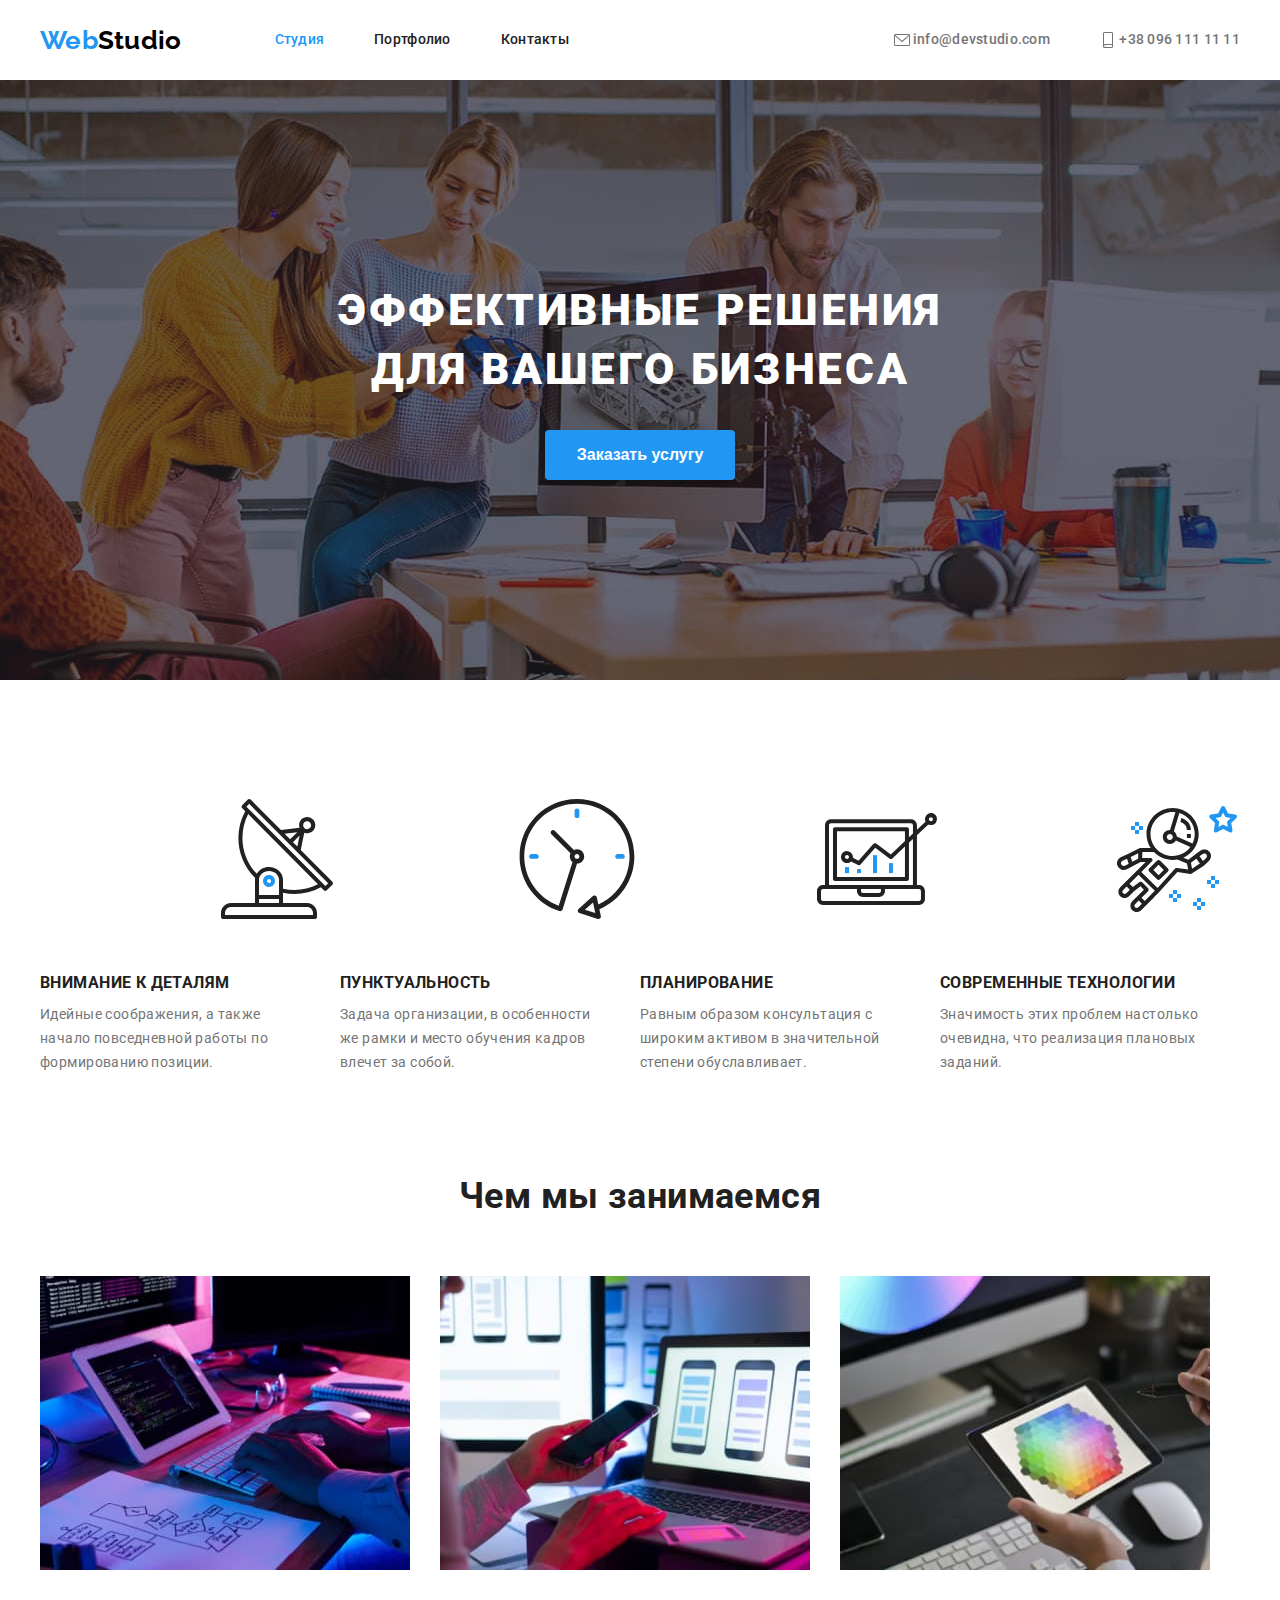
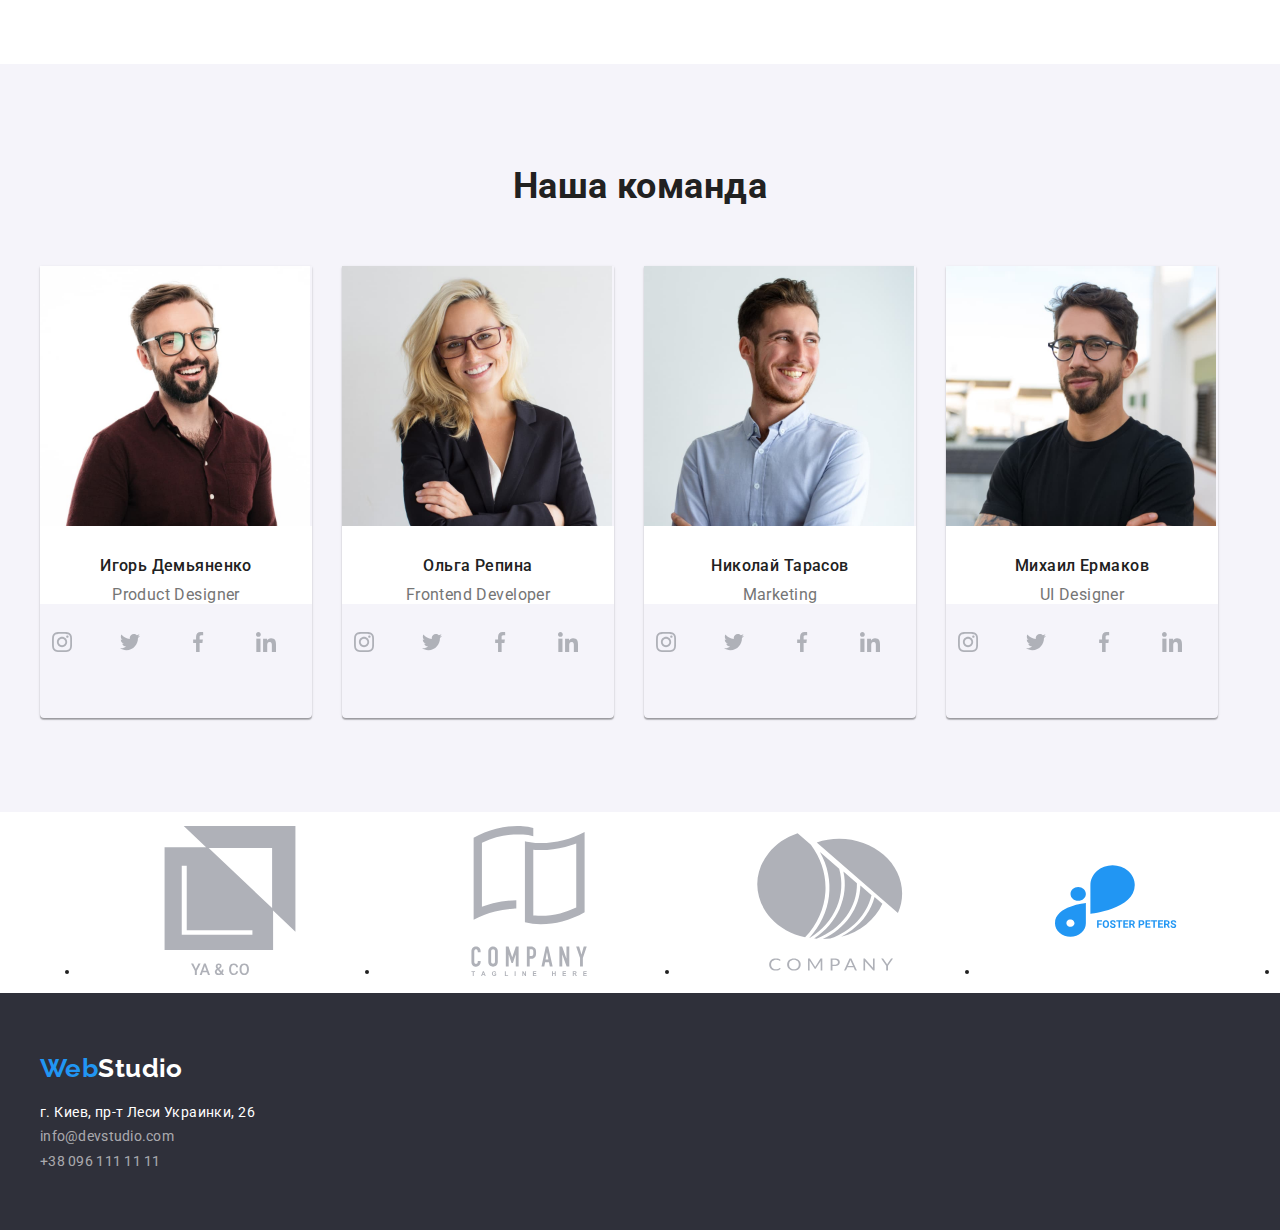
==== index.html @ 982576f1 "Добавляет ДЗ -3" ====
<!DOCTYPE html>
<html lang="ru">
  <head>
    <meta charset="UTF-8" />
    <meta http-equiv="X-UA-Compatible" content="IE=edge" />
    <meta name="viewport" content="width=device-width, initial-scale=1.0" />
    <link rel="preconnect" href="https://fonts.googleapis.com" />
    <link rel="preconnect" href="https://fonts.gstatic.com" crossorigin />
    <link
      href="https://fonts.googleapis.com/css2?family=Raleway:wght@700&family=Roboto:wght@400;500;700;900&display=swap"
      rel="stylesheet"
    />
    <link rel="stylesheet" href="https://cdnjs.cloudflare.com/ajax/libs/modern-normalize/1.1.0/modern-normalize.min.css" integrity="sha512-wpPYUAdjBVSE4KJnH1VR1HeZfpl1ub8YT/NKx4PuQ5NmX2tKuGu6U/JRp5y+Y8XG2tV+wKQpNHVUX03MfMFn9Q==" crossorigin="anonymous" referrerpolicy="no-referrer" />
    <link rel="stylesheet" href="./css/style.css">
    <title>Go IT. Д\З №4</title>
  </head>
  <body>
    <!-- header -->
    <header class="header">
      <div class="container">
        <nav class="header__nav nav">
          <a href="#" class="logo  link"><span>Web</span>Studio</a>
          <ul class="nav__links list">
            <li><a href="#" class="nav__link nav__link-active link">Студия</a></li>
            <li><a href="./portfolio.html" class="nav__link link">Портфолио</a></li>
            <li><a href="#" class="nav__link link">Контакты</a></li>
          </ul>
        </nav>
        <ul class="header__contacts contacts list">
          <li>
            <a href="mailto:info@devstudio.com" class="contacts__item link">
              <svg  class="icon-envelope">
                <use href="./img/sprites2.svg#icon-envelope"></use>
              </svg>
              <span>info@devstudio.com</span>
            </a>
          </li>
          <li>
            <a href="tel:+380961111111" class="contacts__item  link">
              <svg class="icon-smartphone">
                <use href="./img/sprites2.svg#icon-smartphone"></use>
              </svg>
              <span>+38 096 111 11 11</span>
            </a>
          </li>
        </ul>
      </div>
    </header>
    <!-- /header -->

    <!-- main -->
    <main class="content">
      
        <!-- section 1 -->
        <section class="first-screen">
          <div class="container">
            <div class="wrapper">
              <h1 class="first-screen__title">
                Эффективные решения для вашего бизнеса
              </h1>
              <button type="button" class="first-screen__btn btn btn-active">
                Заказать услугу
              </button>
            </div>
          </div>
        </section>
        <!-- /section 1 -->

        <!-- section 2 -->
        <section class="advantages">
          <div class="container">
            <h2 class="advantages__title">Приемущества</h2>
            <ul class="advantages__items list">
              <li class="advantages__item">
                <svg>
                  <use href="./img/sprites2.svg#icon-antenna"></use>
                </svg>
                <h3 class="advantages__subtitle">Внимание к деталям</h3>
                <p class="advantages__text">
                  Идейные соображения, а также начало повседневной работы по
                  формированию позиции.
                </p>
              </li>
              <li class="advantages__item">
                <svg>
                  <use href="./img/sprites2.svg#icon-clock"></use>
                </svg>
                <h3 class="advantages__subtitle">Пунктуальность</h3>
                <p class="advantages__text">
                  Задача организации, в особенности же рамки и место обучения кадров
                  влечет за собой.
                </p>
              </li>
              <li class="advantages__item">
                <svg>
                  <use href="./img/sprites2.svg#icon-diagram"></use>
                </svg>
                <h3 class="advantages__subtitle">Планирование</h3>
                <p class="advantages__text">
                  Равным образом консультация с широким активом в значительной
                  степени обуславливает.
                </p>
              </li>
              <li class="advantages__item">
                <svg>
                  <use href="./img/sprites2.svg#icon-astronaut"></use>
                </svg>
                <h3 class="advantages__subtitle">Современные технологии</h3>
                <p class="advantages__text">
                  Значимость этих проблем настолько очевидна, что реализация
                  плановых заданий.
                </p>
              </li>
            </ul>
          </div>
        </section>
        <!-- /section 2 -->

        <!-- section 3 -->
        <section class="work">
          <div class="container">
            <h2 class="work__title title__section">Чем мы занимаемся</h2>
            <ul class="work__list list">
              <li class="work__item">
                <img
                  class="work__img"
                  src="./img/desktop.jpg"
                  alt="Рабочее место. Стол, клавиатура, монитор"
                  width="370"
                  height="294"
                />
              </li>
              <li class="work__item">
                <img
                  class="work__img"
                  src="./img/mobile.jpg"
                  alt="Рабочее место. Компьютер с изображением мобильной разработки"
                  width="370"
                  height="294"
                />
              </li>
              <li class="work__item">
                <img
                  class="work__img"
                  src="./img/design.jpg"
                  alt="Рабочий процесс. Работа дизайнера на планшете."
                  width="370"
                  height="294"
                />
              </li>
            </ul>
          </div>
        </section>
        <!-- /section 3 -->

        <!-- sectiom 4 -->
        <section class="team">
          <div class="container">
            <h2 class="team__title title__section">Наша команда</h2>
            <ul class="team__list list">
              <li class="team__item">
                <img
                  class="team__img"
                  src="./img/img-3.jpg"
                  alt="Фото Игоря Демьяненко"
                  width="270"
                  height="260"
                />
                <div class="box">
                  <h3 class="team__subtitle">Игорь Демьяненко</h3>
                  <p class="team__text">Product Designer</p>
                </div>
                <ul class="social-list list">
                  <li class="social-list__item">
                    <a href="#" class="social-link link">
                      <svg width="20" height="20">
                        <use href="./img/sprites2.svg#icon-instagram"></use>
                      </svg>
                    </a>
                  </li>
                  <li class="social-list__item">
                    <a href="#" class="social-link link">
                      <svg width="20" height="20">
                        <use href="./img/sprites2.svg#icon-twitter"></use>
                      </svg>
                    </a>
                  </li>
                  <li class="social-list__item">
                    <a href="#" class="social-link link">
                      <svg width="20" height="20">
                        <use href="./img/sprites2.svg#icon-facebook"></use>
                      </svg>
                    </a>
                  </li>
                  <li class="social-list__item">
                    <a href="#" class="social-link link">
                      <svg width="20" height="20">
                        <use href="./img/sprites2.svg#icon-linkedin"></use>
                      </svg>
                    </a>
                  </li>
                </ul>
              </li>
              <li class="team__item">
                <img
                  class="team__img"
                  src="./img/img-2.jpg"
                  alt="Фото Ольги Репиной"
                  width="270"
                  height="260"
                />
                <div class="box">
                  <h3 class="team__subtitle">Ольга Репина</h3>
                  <p class="team__text">Frontend Developer</p>
                </div>
                <ul class="social-list list">
                  <li class="social-list__item">
                    <a href="#" class="social-link link">
                      <svg width="20" height="20">
                        <use href="./img/sprites2.svg#icon-instagram"></use>
                      </svg>
                    </a>
                  </li>
                  <li class="social-list__item">
                    <a href="#" class="social-link link">
                      <svg width="20" height="20">
                        <use href="./img/sprites2.svg#icon-twitter"></use>
                      </svg>
                    </a>
                  </li>
                  <li class="social-list__item">
                    <a href="#" class="social-link link">
                      <svg width="20" height="20">
                        <use href="./img/sprites2.svg#icon-facebook"></use>
                      </svg>
                    </a>
                  </li>
                  <li class="social-list__item">
                    <a href="#" class="social-link link">
                      <svg width="20" height="20">
                        <use href="./img/sprites2.svg#icon-linkedin"></use>
                      </svg>
                    </a>
                  </li>
                </ul>
              </li>
              <li class="team__item">
                <img
                  class="team__img"
                  src="./img/img-1.jpg"
                  alt="Фото Николая Тарасова"
                  width="270"
                  height="260"
                />
                <div class="box">
                  <h3 class="team__subtitle">Николай Тарасов</h3>
                  <p class="team__text">Marketing</p>                  
                </div>
                <ul class="social-list list">
                  <li class="social-list__item">
                    <a href="#" class="social-link link">
                      <svg width="20" height="20">
                        <use href="./img/sprites2.svg#icon-instagram"></use>
                      </svg>
                    </a>
                  </li>
                  <li class="social-list__item">
                    <a href="#" class="social-link link">
                      <svg width="20" height="20">
                        <use href="./img/sprites2.svg#icon-twitter"></use>
                      </svg>
                    </a>
                  </li>
                  <li class="social-list__item">
                    <a href="#" class="social-link link">
                      <svg width="20" height="20">
                        <use href="./img/sprites2.svg#icon-facebook"></use>
                      </svg>
                    </a>
                  </li>
                  <li class="social-list__item">
                    <a href="#" class="social-link link">
                      <svg width="20" height="20">
                        <use href="./img/sprites2.svg#icon-linkedin"></use>
                      </svg>
                    </a>
                  </li>
                </ul>
              </li>
              <li class="team__item">
                <img
                  class="team__img"
                  src="./img/img.jpg"
                  alt="Фото Михаила Ермакова"
                  width="270"
                  height="260"
                />
                <div class="box">
                  <h3 class="team__subtitle">Михаил Ермаков</h3>
                  <p class="team__text">UI Designer</p>
                </div>
                <ul class="social-list list">
                  <li class="social-list__item">
                    <a href="#" class="social-link link">
                      <svg width="20" height="20">
                        <use href="./img/sprites2.svg#icon-instagram"></use>
                      </svg>
                    </a>
                  </li>
                  <li class="social-list__item">
                    <a href="#" class="social-link link">
                      <svg width="20" height="20">
                        <use href="./img/sprites2.svg#icon-twitter"></use>
                      </svg>
                    </a>
                  </li>
                  <li class="social-list__item">
                    <a href="#" class="social-link link">
                      <svg width="20" height="20">
                        <use href="./img/sprites2.svg#icon-facebook"></use>
                      </svg>
                    </a>
                  </li>
                  <li class="social-list__item">
                    <a href="#" class="social-link link">
                      <svg width="20" height="20">
                        <use href="./img/sprites2.svg#icon-linkedin"></use>
                      </svg>
                    </a>
                  </li>
                </ul>
              </li>
            </ul>
          </div>
        </section>
        <!-- /section 4 -->

        <!-- section 5 -->
        <section class="clients">
          <div class="container">
            <ul class="clients-list">
              <li class="clients-list__item">
                <svg>
                  <use href="./img/sprites2.svg#icon-company1"></use>
                </svg>
              </li>
              <li class="clients-list__item">
                <svg>
                  <use href="./img/sprites2.svg#icon-company2"></use>
                </svg>
              </li>
              <li class="clients-list__item">
                <svg>
                  <use href="./img/sprites2.svg#icon-company3"></use>
                </svg>
              </li>
              <li class="clients-list__item">
                <svg>
                  <use href="./img/sprites2.svg#icon-company4"></use>
                </svg>
              </li>
              <li class="clients-list__item">
                <svg>
                  <use href="./img/sprites2.svg#icon-company5"></use>
                </svg>
              </li>
              <li class="clients-list__item">
                <svg>
                  <use href="./img/sprites2.svg#icon-company6"></use>
                </svg>
              </li>
            </ul>
          </div>
        </section>
        <!-- /section 5 -->
    </main>
    <!-- /main -->

    <!-- footer -->
    <footer class="footer" id="footer">
      <div class="container">
        <a href="#" class="logo  link"><span>Web</span>Studio</a>
        <address class="address">
          <a href="#" class="address__location  link">г. Киев, пр-т Леси Украинки, 26</a>
          <ul class="contacts list">
            <li>
              <a class="contacts__item  link" href="mailto:info@devstudio.com">info@devstudio.com</a>
            </li>
            <li>
              <a class="contacts__item  link" href="tel:+380961111111">+38 096 111 11 11</a>
            </li>
          </ul>
        </address>
      </div>
    </footer>
    <!-- /footer -->
  </body>
</html>
---- css/style.css ----
:root {
  --primaryColor: #212121;
  --secondaryColor: #757575;
  --activeColor: #2196F3;
  --sectionBg:#2F303A;
  --btnBg:#F5F4FA;
  --colorText:#ffffff;
}
body {
  margin: 0;

  color: var(--primaryColor);

  font-family: Roboto, sans-serif;
  font-weight: 400;
  font-size: 14px;
  letter-spacing: 0.03em;
}
h1, h2, h3, h4, h5, h6, p {
  padding: 0;
  margin: 0;
}
img {
  max-width: 100%;
  height: auto;
  display: block;
}
.list {
  list-style: none;
  padding: 0;
  margin: 0;
}
.container {
  width: 1200px;
  margin: 0 auto;
  padding: 0 15px;
}
.link {
  text-decoration: none;
  color: var(--primaryColor);
}
.btn {
  color: var(--colorText);
  background-color: var(--btnBg);

  font-size: 16px;

  border-radius: 4px;
  border: none;

  padding: 0;

  cursor: pointer;
}
.btn-active {
  color: var(--colorText);
  background-color: var(--activeColor);
}
.title__section {
  font-size: 36px;
  font-weight: 700;
  line-height: 1.6;
  text-align: center;
}


/* Шапка сайта */
.header,
.contacts__item {
  font-weight: 500;
  line-height: 1.14;
  letter-spacing: 0.02em;
}
.header .container {
  display: flex;
}


/* Навигация */
.logo {
  color: #000000;

  font-family: Raleway;
  font-weight: 700;
  font-size: 26px;
  line-height: 1.2;

  margin-right: 93px;
  padding: 24px 0px;
}
.logo span {
  color: var(--activeColor);
}
.nav {
  display: flex;
  align-items: center;
}
.nav__links {
  display: flex;
}
.nav__links li:not(:last-child) {
  margin-right: 50px;
}
.nav__link {
  font-weight: 500;
  line-height: 1.14;
  letter-spacing: 0.02em;
  padding: 32px 0px;
  display: block;
}
.nav__link:hover,
.nav__link:focus,
.nav__link-active,
.address__location:hover,
.contacts .contacts__item:hover,
.contacts .contacts__item:focus {
  color: var(--activeColor);
}

/* Контакты */
.contacts {
  display: flex;
  margin-left: auto;
}
.contacts__item {
  color: var(--secondaryColor);
  display: block;
  padding: 32px 0;
}
.contacts li:last-child {
  margin-left: 50px;
}
.header__contacts .contacts__item svg {
  fill: var(--secondaryColor);
}
.header__contacts .contacts__item:hover  svg{
  fill: var(--activeColor);
}
.icon-envelope {
  display: inline-block;
  width: 16px;
  height: 16px;
  vertical-align: middle;
}
.icon-smartphone {
  display: inline-block;
  width: 16px;
  height: 16px;
  vertical-align: middle;
}


                   /* --- Студия --- */

/* Порвая секция */
.first-screen {
  background-color: var(--sectionBg);
  background-image: linear-gradient(rgba(47, 48, 58, 0.4), rgba(47, 48, 58, 0.4)), url(../img/bg.jpg);
  background-size: cover;
  background-position: center;
  background-repeat: no-repeat;
  text-align: center;
  height: 600px;
}
.first-screen .container {
  display: flex;
  justify-content: center;
  align-items: center;
  height: 100%;
}
.wrapper {
  width: 696px;
}
.first-screen__title {
  color: var(--colorText);
  font-size: 44px;
  font-weight: 900;
  line-height: 1.36;
  letter-spacing: 0.06em;
  text-transform: uppercase;

  margin-bottom: 30px;
}
.first-screen__btn {
  line-height: 1.87;
  font-weight: 700;
  padding: 10px 32px;
  box-shadow: 0px 4px 4px rgba(0, 0, 0, 0.15);
  border-radius: 4px;
}
.first-screen__btn:hover {
  color: var(--activeColor);
  background-color: var(--btnBg);
}

/* Вторая секция */
.advantages {
  padding-top: 94px;
  padding-bottom: 47px;
}
.advantages__title {
  font-size: 0px;
}
.advantages__items {
  display: flex;
}
.advantages__item {
  width: 270px;
}
.advantages__item svg {
  display: block;
  height: 120px;
  width: 100%;
  padding: 25px 102px;
  margin-bottom: 30px;
}

.advantages__item:not(:last-child) {
  margin-right: 30px;
}
.advantages__subtitle {
  color: var(--primaryColor);
  font-weight: 700;
  line-height: 1.14;
  text-transform: uppercase;
  margin-bottom: 10px;
}
.advantages__text {
  color: var(--secondaryColor);
  line-height: 1.7;
}

/* Третья секция */
.work {
  padding-top: 47px;
  padding-bottom: 94px;
}
.work__title {
  margin-bottom: 50px;
}
.work__list {
  display: flex;
  margin: -15px;
}
.work__item {
  margin: 15px;
}


/* Четвертая секция */
.team{
  background-color: var(--btnBg);
  padding: 94px 0px;
}
.team__title {
  margin-bottom: 50px;
}
.team__list {
  display: flex;
  margin: -15px;
}
.team__item {
  text-align: center;
  margin: 15px;
  box-shadow: 0px 1px 3px rgba(0, 0, 0, 0.12), 0px 1px 1px rgba(0, 0, 0, 0.14), 0px 2px 1px rgba(0, 0, 0, 0.2);
  border-radius: 0px 0px 4px 4px;
  padding-bottom: 30px;
}
.team__item .box {
  padding: 30px 30px 0px;
  background-color: var(--colorText);
  margin-bottom: 16px;
}
.team__subtitle {
  font-size: 16px;
  line-height: 1.19;
  font-weight: 500;
  margin-bottom: 10px;
}
.team__text {
  color: var(--secondaryColor);
  font-size: 16px;
  line-height: 1.2;
}
.social-list {
  display: flex;
  justify-content: center;
  align-items: center;
}
.social-list__item a {
  width: 44px;
  height: 44px;
  padding: 12px;
  border-radius: 50%;
  display: flex;
}
.social-list__item a:hover {
  background-color: var(--activeColor);
}
.social-list__item svg {
  fill: #afb1b8;
}
.social-list .social-list__item:hover svg {
  fill: var(--colorText);
}
.clients-list {
  display: flex; 
}

/* Пятая секция */

               /* --- Портфолио --- */

.section-portfolio {
  border-top: 1px solid #ECECEC;
  padding: 94px 0px;
}
.section-portfolio .tittle {
  font-size: 0;
}
.filter-list {
  display: flex;
  justify-content: center;

  margin-bottom: 50px;
}
.filter-list__item:not(:last-child) {
  margin-right: 8px;
}
.filter-list__btn {
  color: var(--primaryColor);
  font-family: inherit;
  font-size: 16px;
  font-weight: 500;
  line-height: 1.5;
  text-align: center;

  padding: 6px 22px;
}
.filter-list__btn:hover {
  background-color: var(--activeColor);
  color: var(--colorText);
}
.filter-list__btn.btn-active {
  color: var(--colorText);
}
.content-list {
  display: flex;
  flex-wrap: wrap;
  margin: -15px;
}
.item {
  margin: 15px;
}
.item:hover {
  box-shadow: 0px 2px 3px rgba(0, 0, 0, 0.2);
}
.item__box {
  padding: 20px 24px;
  border-left: 1px solid #EEEEEE;
  border-right: 1px solid #EEEEEE;
  border-bottom: 1px solid #EEEEEE;
  
}
.item__tittle {
  font-size: 18px;
  line-height: 2;
  letter-spacing: 0.06em;
  margin-bottom: 4px;
}
.item__text {
  color: var(--secondaryColor);

  font-size: 16px;
  line-height: 1.86;
}



/* Подвал */
.footer {
  background-color: var(--sectionBg);
  padding: 60px 0px;
}
.footer .logo {
  color: var(--colorText);
  display: block;
  margin-bottom: 20px;
  padding: 0;
}
.address {
  font-style: normal;
}
.address__location {
  color: var(--colorText);
  margin-bottom: 9px;
  display: block;
}
.address .contacts{
  display: inline;
}
.address .contacts li:first-child {
  margin-bottom: 9px;
}
.address .contacts li:last-child {
  margin-left: 0px;
}
.address .contacts__item {
  color: rgba(255, 255, 255, 0.6);
  font-weight: 400;
  padding: 0;
}
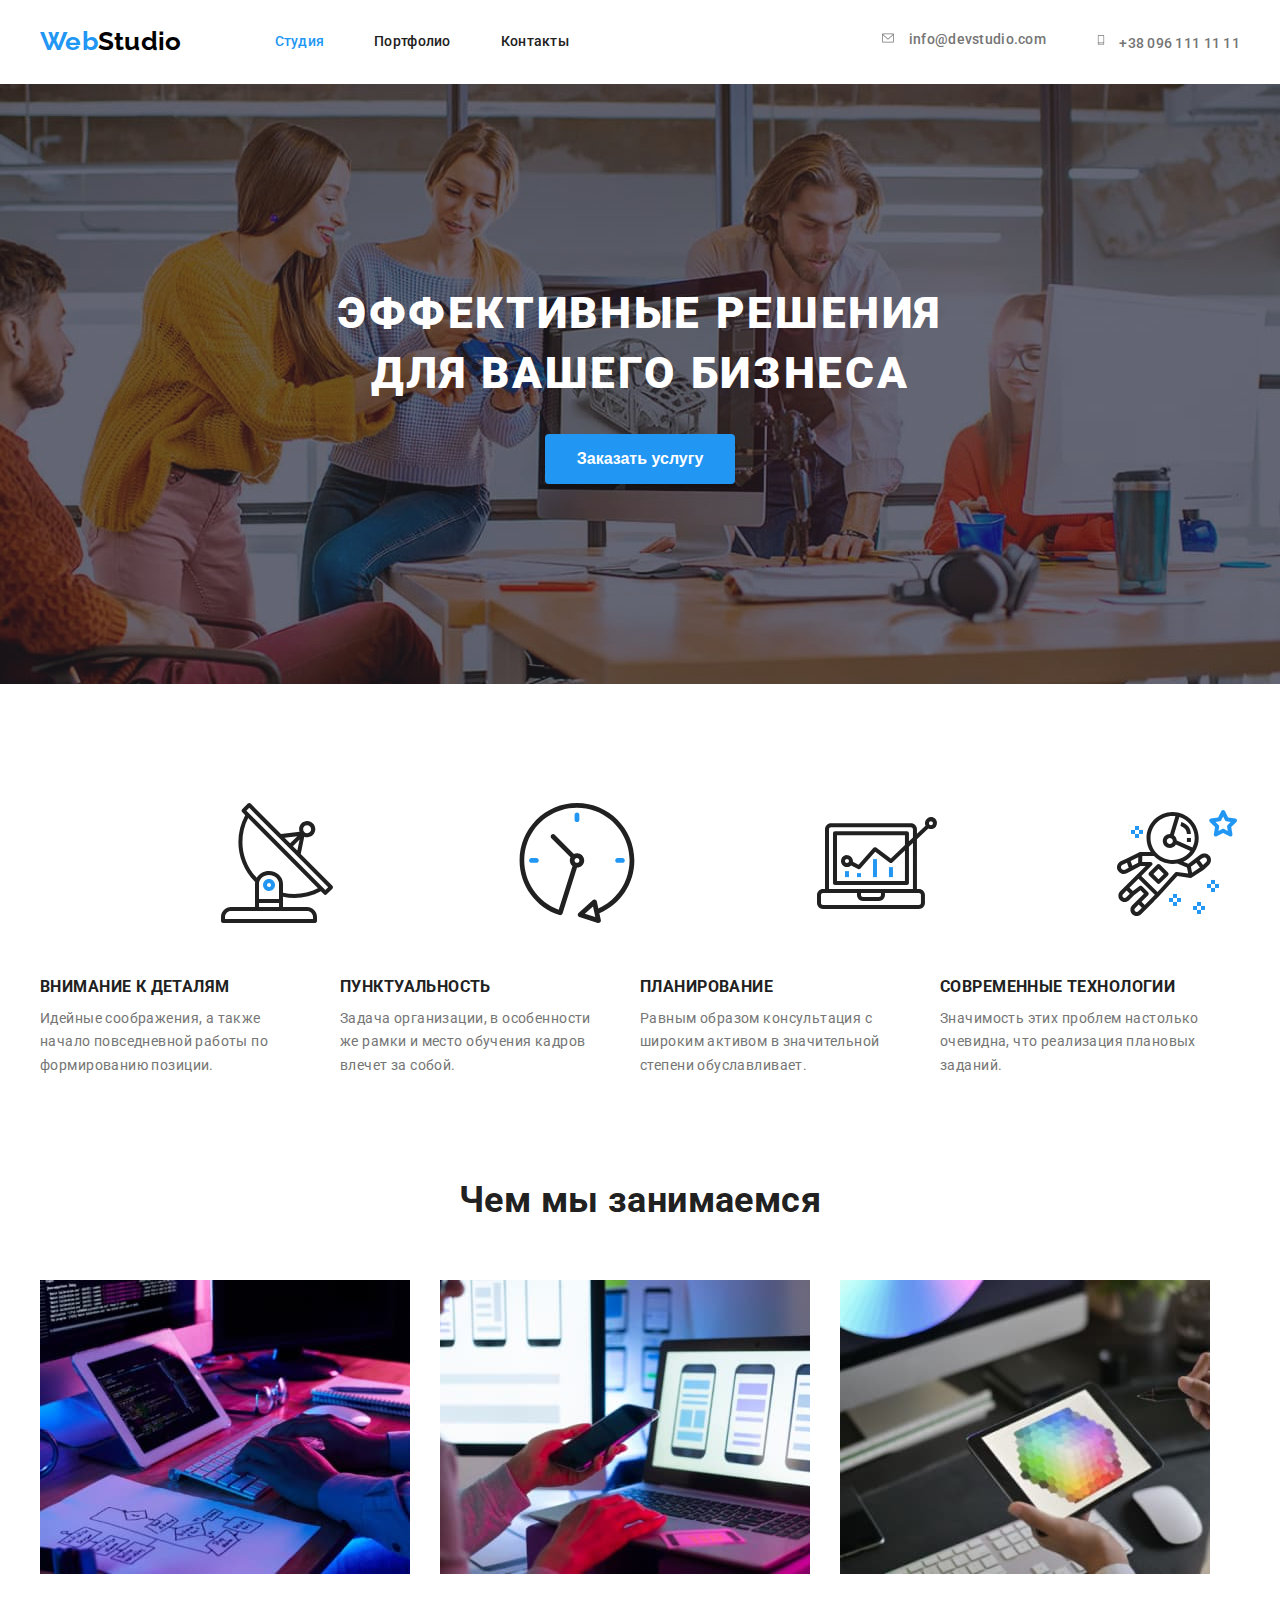
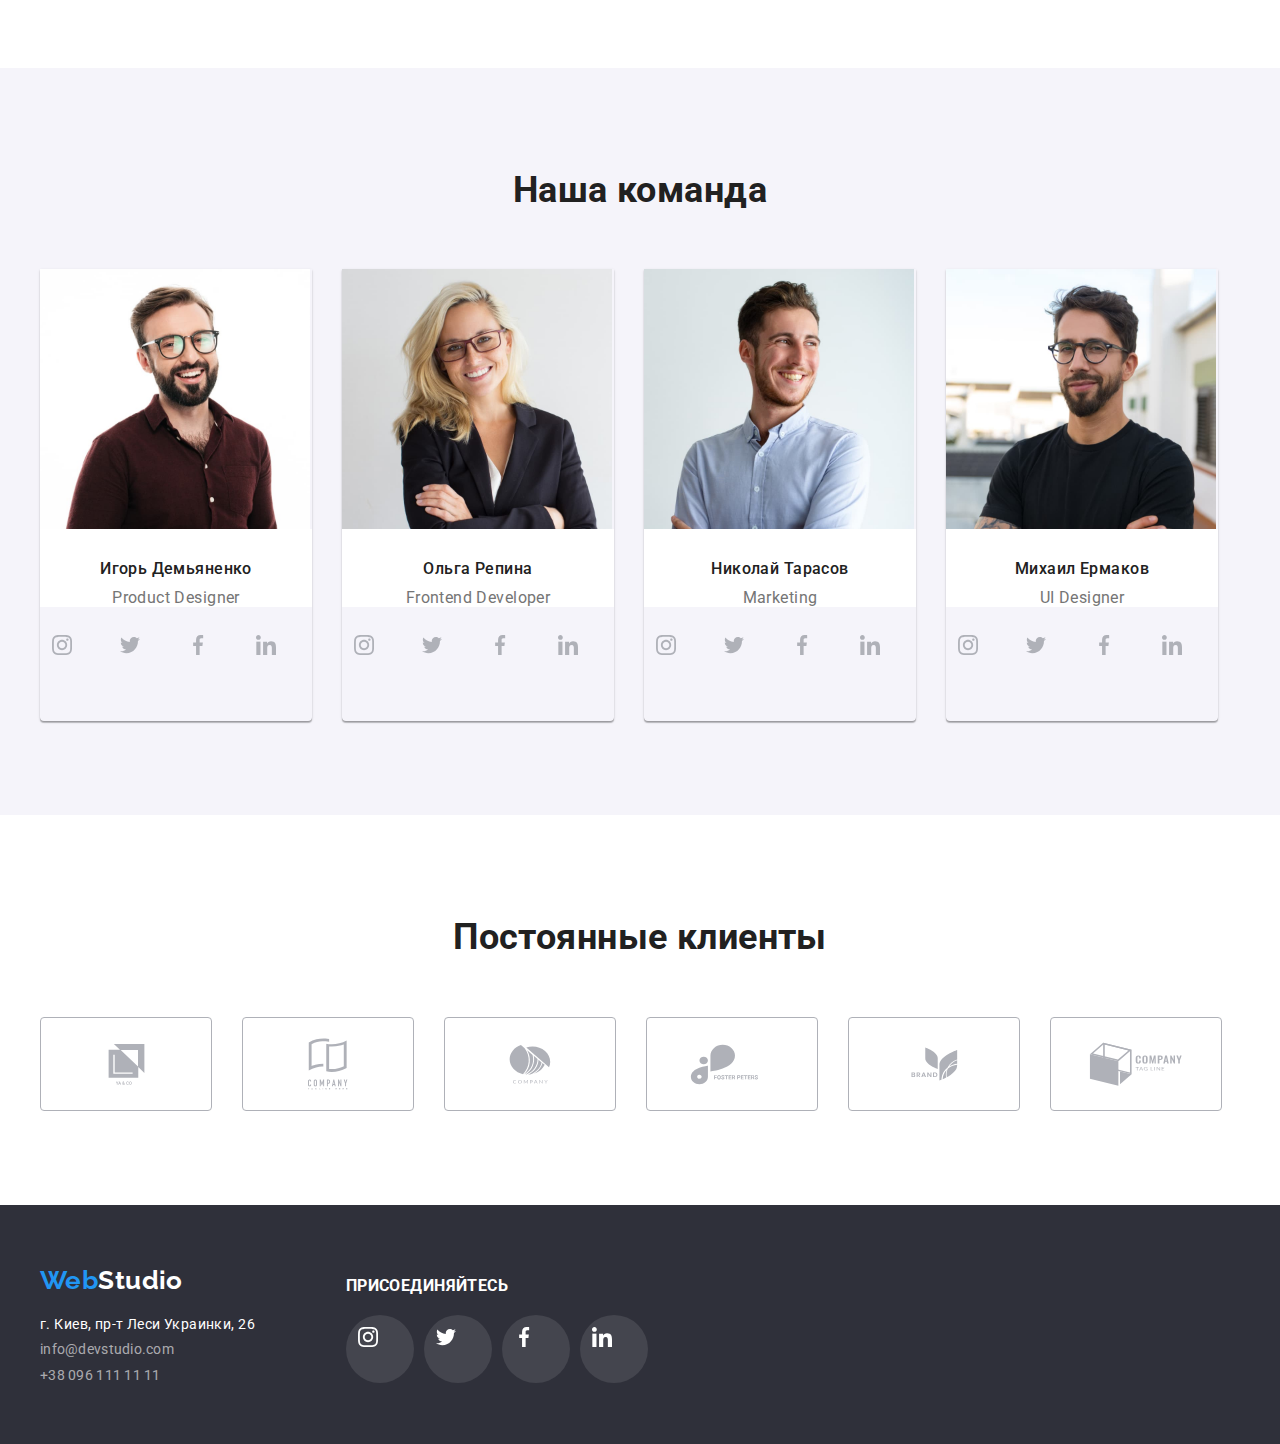
==== commit 9f573acf: "Добавляет 5ю секцию +стили. Соцсети футер" ====
--- a/index.html
+++ b/index.html
@@ -29,15 +29,15 @@
         <ul class="header__contacts contacts list">
           <li>
             <a href="mailto:info@devstudio.com" class="contacts__item link">
-              <svg  class="icon-envelope">
+              <svg width="16" height="12">
                 <use href="./img/sprites2.svg#icon-envelope"></use>
               </svg>
               <span>info@devstudio.com</span>
             </a>
           </li>
           <li>
-            <a href="tel:+380961111111" class="contacts__item  link">
-              <svg class="icon-smartphone">
+            <a href="tel:+380961111111" class="contacts__item link">
+              <svg width="10" height="16">
                 <use href="./img/sprites2.svg#icon-smartphone"></use>
               </svg>
               <span>+38 096 111 11 11</span>
@@ -338,36 +338,49 @@
         <!-- section 5 -->
         <section class="clients">
           <div class="container">
-            <ul class="clients-list">
-              <li class="clients-list__item">
-                <svg>
-                  <use href="./img/sprites2.svg#icon-company1"></use>
-                </svg>
-              </li>
-              <li class="clients-list__item">
-                <svg>
-                  <use href="./img/sprites2.svg#icon-company2"></use>
-                </svg>
-              </li>
-              <li class="clients-list__item">
-                <svg>
-                  <use href="./img/sprites2.svg#icon-company3"></use>
-                </svg>
-              </li>
-              <li class="clients-list__item">
-                <svg>
-                  <use href="./img/sprites2.svg#icon-company4"></use>
-                </svg>
-              </li>
-              <li class="clients-list__item">
-                <svg>
-                  <use href="./img/sprites2.svg#icon-company5"></use>
-                </svg>
-              </li>
-              <li class="clients-list__item">
-                <svg>
-                  <use href="./img/sprites2.svg#icon-company6"></use>
-                </svg>
+            <h2 class="clients__title title__section">Постоянные клиенты</h2>
+            <ul class="clients-list list">
+              <li class="clients-list__item">
+                <a href="#" class="clients-list__link link">
+                  <svg width="41" height="47"">
+                    <use href="./img/sprites2.svg#icon-company1"></use>
+                  </svg>
+                </a>
+              </li>
+              <li class="clients-list__item">
+                <a href="#" class="clients-list__link link">
+                  <svg width="40" height="52">
+                    <use href="./img/sprites2.svg#icon-company2"></use>
+                  </svg>
+                </a>
+              </li>
+              <li class="clients-list__item">
+                <a href="#" class="clients-list__link link">
+                  <svg width="44" height="42">
+                    <use href="./img/sprites2.svg#icon-company3"></use>
+                  </svg>
+                </a>
+              </li>
+              <li class="clients-list__item">
+                <a href="#" class="clients-list__link link">
+                  <svg width="85" height="41">
+                    <use href="./img/sprites2.svg#icon-company4"></use>
+                  </svg>
+                </a>
+              </li>
+              <li class="clients-list__item">
+                <a href="#" class="clients-list__link link">
+                  <svg width="63" height="46">
+                    <use href="./img/sprites2.svg#icon-company5"></use>
+                  </svg>
+                </a>
+              </li>
+              <li class="clients-list__item">
+                <a href="#" class="clients-list__link link">
+                  <svg width="94" height="44">
+                    <use href="./img/sprites2.svg#icon-company6"></use>
+                  </svg>
+                </a>
               </li>
             </ul>
           </div>
@@ -379,18 +392,53 @@
     <!-- footer -->
     <footer class="footer" id="footer">
       <div class="container">
-        <a href="#" class="logo  link"><span>Web</span>Studio</a>
-        <address class="address">
-          <a href="#" class="address__location  link">г. Киев, пр-т Леси Украинки, 26</a>
-          <ul class="contacts list">
-            <li>
-              <a class="contacts__item  link" href="mailto:info@devstudio.com">info@devstudio.com</a>
+        <div class="footer__address">
+          <a href="#" class="logo  link"><span>Web</span>Studio</a>
+          <address class="address">
+            <a href="#" class="address__location  link">г. Киев, пр-т Леси Украинки, 26</a>
+            <ul class="contacts list">
+              <li>
+                <a class="contacts__item  link" href="mailto:info@devstudio.com">info@devstudio.com</a>
+              </li>
+              <li>
+                <a class="contacts__item  link" href="tel:+380961111111">+38 096 111 11 11</a>
+              </li>
+            </ul>
+          </address>
+        </div>
+        <div class="footer__social social">
+          <p>Присоединяйтесь</p>
+          <ul class="social-list list">
+            <li class="social-list__item">
+              <a href="#" class="social-link link">
+                <svg width="20" height="20">
+                  <use href="./img/sprites2.svg#icon-instagram"></use>
+                </svg>
+              </a>
             </li>
-            <li>
-              <a class="contacts__item  link" href="tel:+380961111111">+38 096 111 11 11</a>
+            <li class="social-list__item">
+              <a href="#" class="social-link link">
+                <svg width="20" height="20">
+                  <use href="./img/sprites2.svg#icon-twitter"></use>
+                </svg>
+              </a>
+            </li>
+            <li class="social-list__item">
+              <a href="#" class="social-link link">
+                <svg width="20" height="20">
+                  <use href="./img/sprites2.svg#icon-facebook"></use>
+                </svg>
+              </a>
+            </li>
+            <li class="social-list__item">
+              <a href="#" class="social-link link">
+                <svg width="20" height="20">
+                  <use href="./img/sprites2.svg#icon-linkedin"></use>
+                </svg>
+              </a>
             </li>
           </ul>
-        </address>
+        </div>
       </div>
     </footer>
     <!-- /footer -->
--- a/css/style.css
+++ b/css/style.css
@@ -124,8 +124,11 @@
 }
 .contacts__item {
   color: var(--secondaryColor);
-  display: block;
+  display: inline-block;
   padding: 32px 0;
+}
+.contacts__item svg {
+  margin-right: 10px;
 }
 .contacts li:last-child {
   margin-left: 50px;
@@ -133,21 +136,10 @@
 .header__contacts .contacts__item svg {
   fill: var(--secondaryColor);
 }
-.header__contacts .contacts__item:hover  svg{
+.header__contacts .contacts__item:hover svg{
   fill: var(--activeColor);
 }
-.icon-envelope {
-  display: inline-block;
-  width: 16px;
-  height: 16px;
-  vertical-align: middle;
-}
-.icon-smartphone {
-  display: inline-block;
-  width: 16px;
-  height: 16px;
-  vertical-align: middle;
-}
+
 
 
                    /* --- Студия --- */
@@ -294,7 +286,8 @@
   border-radius: 50%;
   display: flex;
 }
-.social-list__item a:hover {
+.social-list__item a:hover,
+.footer .social-list__item a:hover {
   background-color: var(--activeColor);
 }
 .social-list__item svg {
@@ -308,6 +301,40 @@
 }
 
 /* Пятая секция */
+.clients {
+  padding: 94px 0px;
+}
+.clients__title {
+  margin-bottom: 50px;
+}
+.clients-list__item {
+  width: 170px;
+  height: 92px;
+  border: 1px solid #AFB1B8;
+  border-radius: 4px;
+}
+.clients-list__item a {
+  width: 100%;
+  height: 100%;
+  display: flex;
+  justify-content: center;
+  align-items: center;
+}
+.clients-list__item:hover {
+  border: 1px solid var(--activeColor);
+}
+.clients-list__item svg {
+  fill: #afb1b8;
+}
+.clients-list .clients-list__item:hover svg {
+  fill: var(--activeColor);
+}
+.clients-list__item:not(:last-child) {
+  margin-right: 30px;
+}
+
+
+
 
                /* --- Портфолио --- */
 
@@ -382,11 +409,17 @@
   background-color: var(--sectionBg);
   padding: 60px 0px;
 }
+.footer .container {
+  display: flex;
+}
 .footer .logo {
   color: var(--colorText);
   display: block;
   margin-bottom: 20px;
   padding: 0;
+}
+.footer__address {
+  margin-right: 70px;
 }
 .address {
   font-style: normal;
@@ -410,3 +443,23 @@
   font-weight: 400;
   padding: 0;
 }
+.footer__social {
+  padding-top: 12px;
+}
+.footer__social p {
+  font-weight: 700;
+  font-size: 16px;
+  line-height: 1.14;
+  color: var(--colorText);
+  text-transform: uppercase;
+  margin-bottom: 20px;
+}
+.footer .social-list__item svg {
+  fill: var(--colorText);
+}
+.footer .social-list__item a {
+  background-color: rgba(255, 255, 255, 0.1); 
+}
+.footer .social-list__item:not(:last-child) {
+  margin-right: 10px;
+}
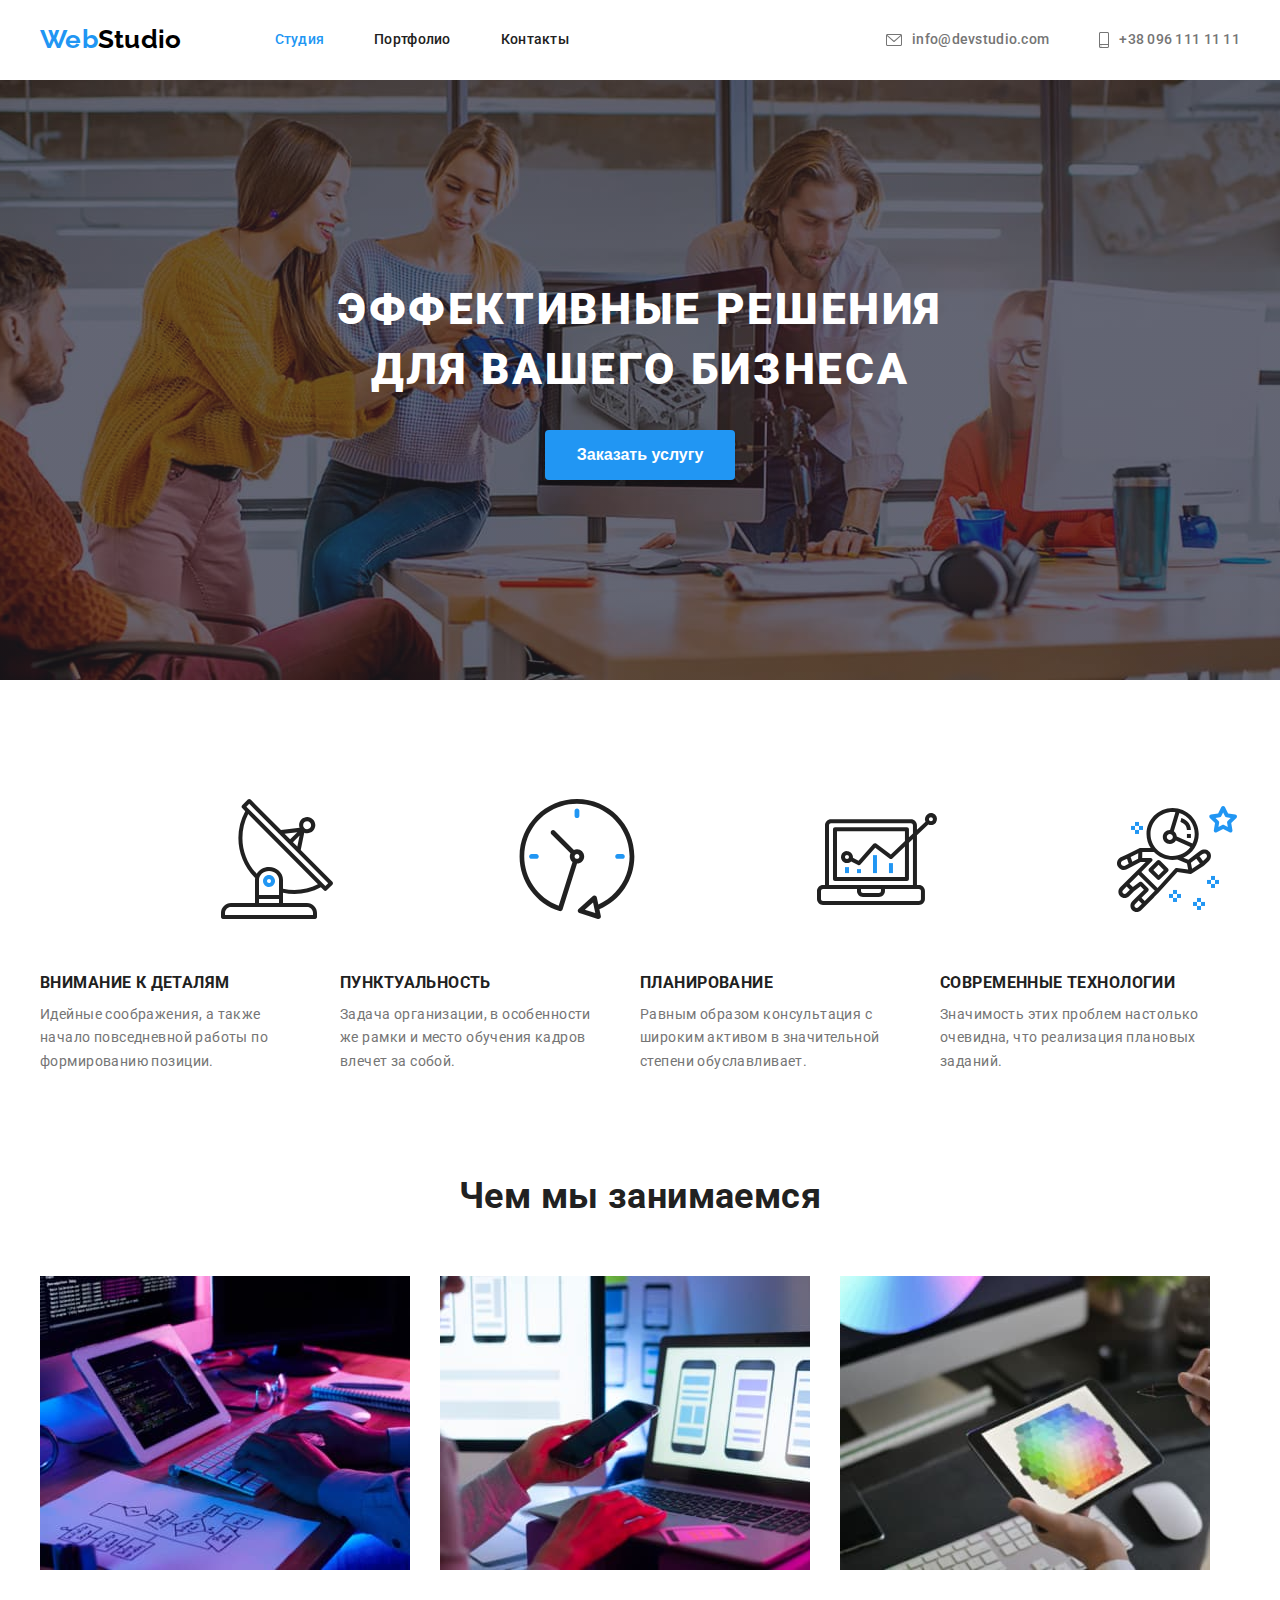
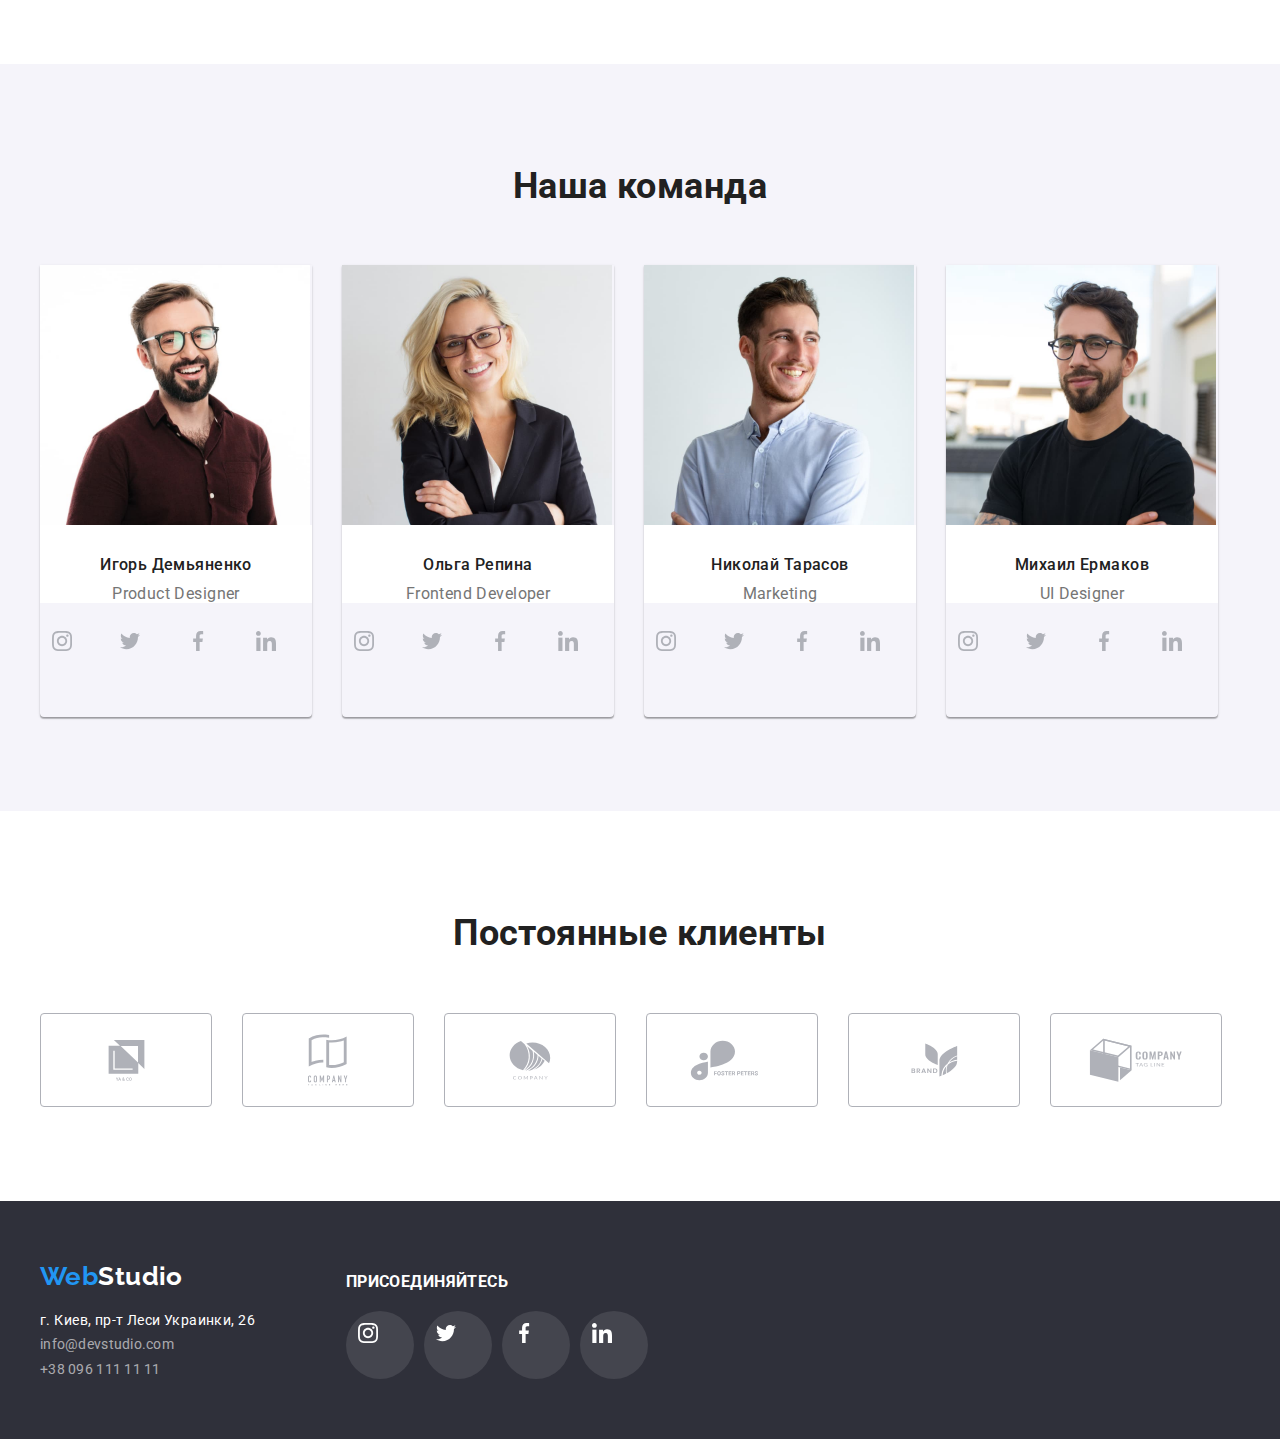
==== commit baec5d61: "Плдправил SVG. Добавил тени" ====
--- a/index.html
+++ b/index.html
@@ -23,7 +23,7 @@
           <ul class="nav__links list">
             <li><a href="#" class="nav__link nav__link-active link">Студия</a></li>
             <li><a href="./portfolio.html" class="nav__link link">Портфолио</a></li>
-            <li><a href="#" class="nav__link link">Контакты</a></li>
+            <li><a href="#footer" class="nav__link link">Контакты</a></li>
           </ul>
         </nav>
         <ul class="header__contacts contacts list">
@@ -36,7 +36,7 @@
             </a>
           </li>
           <li>
-            <a href="tel:+380961111111" class="contacts__item link">
+            <a href="tel:+380961111111" class="contacts__item link">              
               <svg width="10" height="16">
                 <use href="./img/sprites2.svg#icon-smartphone"></use>
               </svg>
--- a/css/style.css
+++ b/css/style.css
@@ -124,7 +124,8 @@
 }
 .contacts__item {
   color: var(--secondaryColor);
-  display: inline-block;
+  display: flex;
+  align-items: center;
   padding: 32px 0;
 }
 .contacts__item svg {
@@ -364,9 +365,11 @@
 
   padding: 6px 22px;
 }
-.filter-list__btn:hover {
+.filter-list__btn:hover,
+.filter-list__btn:focus {
   background-color: var(--activeColor);
   color: var(--colorText);
+  box-shadow: 0px 3px 1px rgba(0, 0, 0, 0.1), 0px 1px 2px rgba(0, 0, 0, 0.08), 0px 2px 2px rgba(0, 0, 0, 0.12);
 }
 .filter-list__btn.btn-active {
   color: var(--colorText);
@@ -380,7 +383,7 @@
   margin: 15px;
 }
 .item:hover {
-  box-shadow: 0px 2px 3px rgba(0, 0, 0, 0.2);
+  box-shadow: 0px 1px 1px rgba(0, 0, 0, 0.12), 0px 4px 4px rgba(0, 0, 0, 0.06), 1px 4px 6px rgba(0, 0, 0, 0.16);
 }
 .item__box {
   padding: 20px 24px;
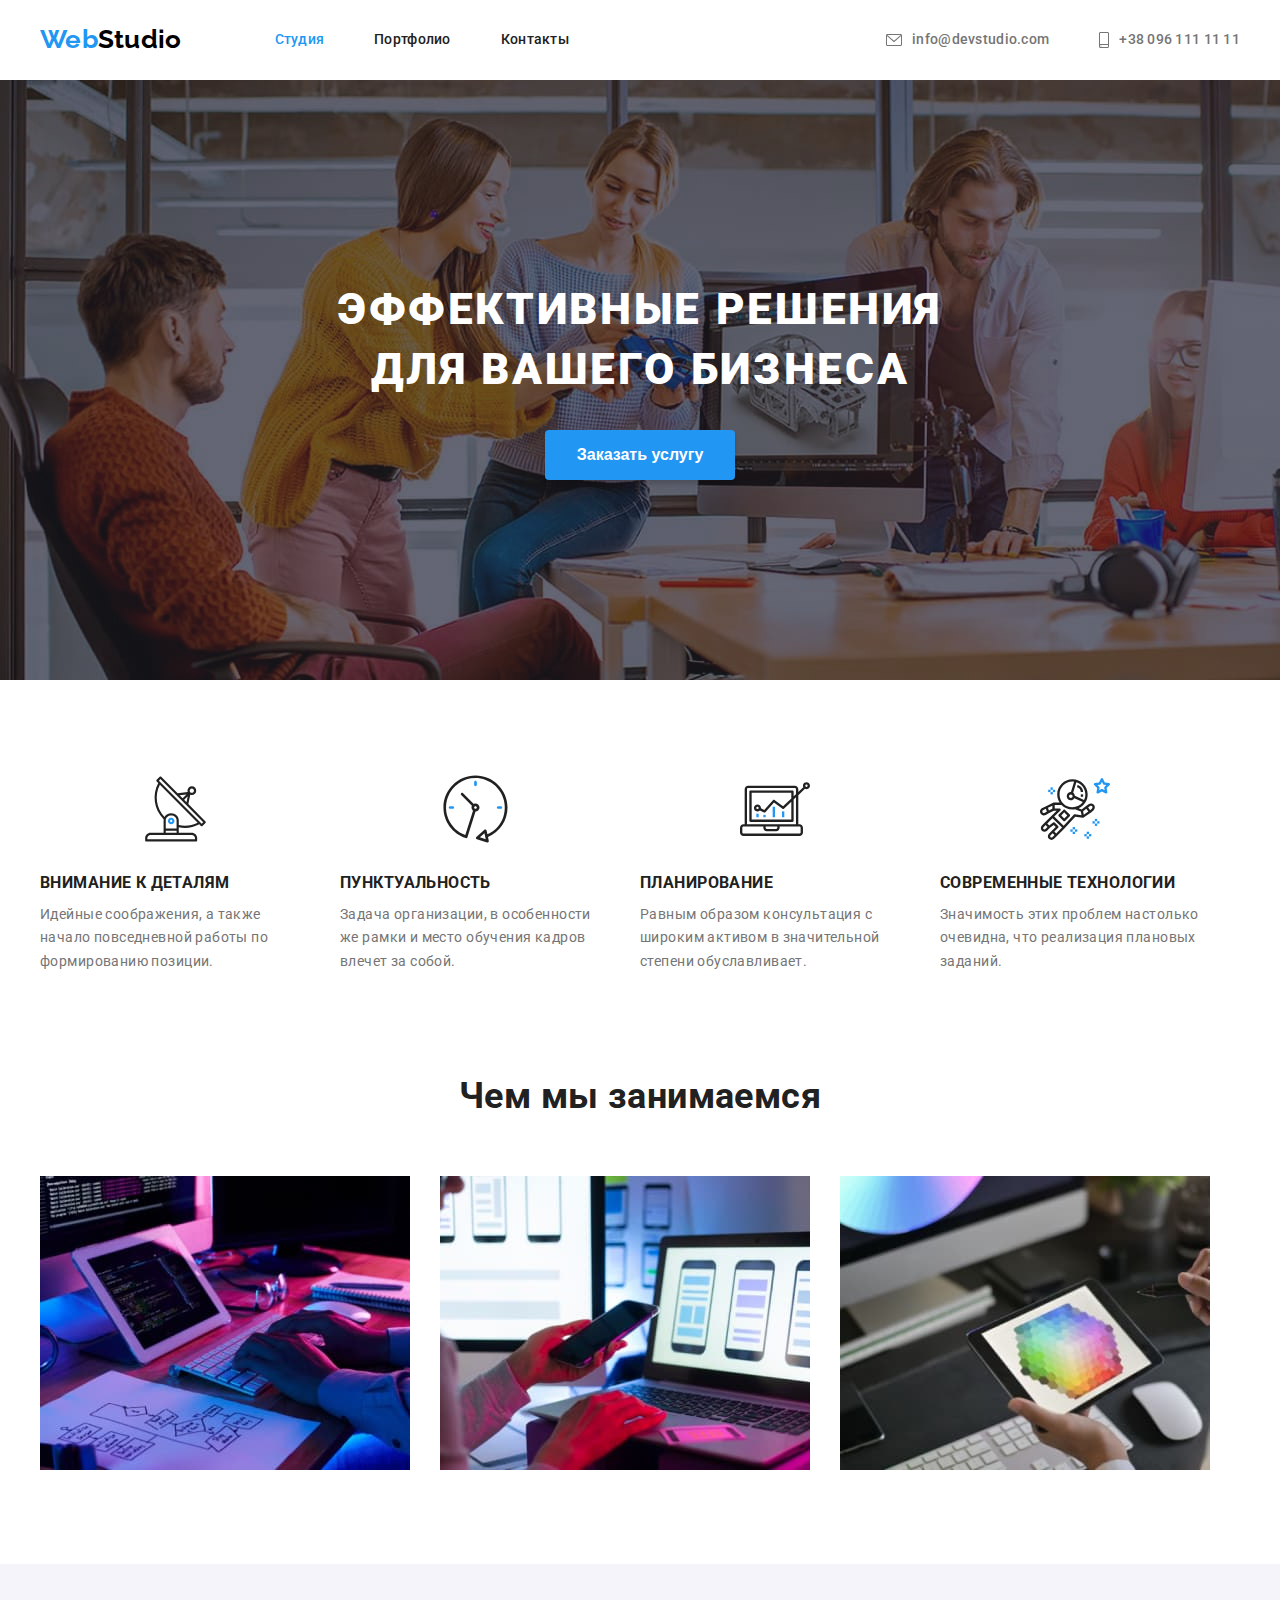
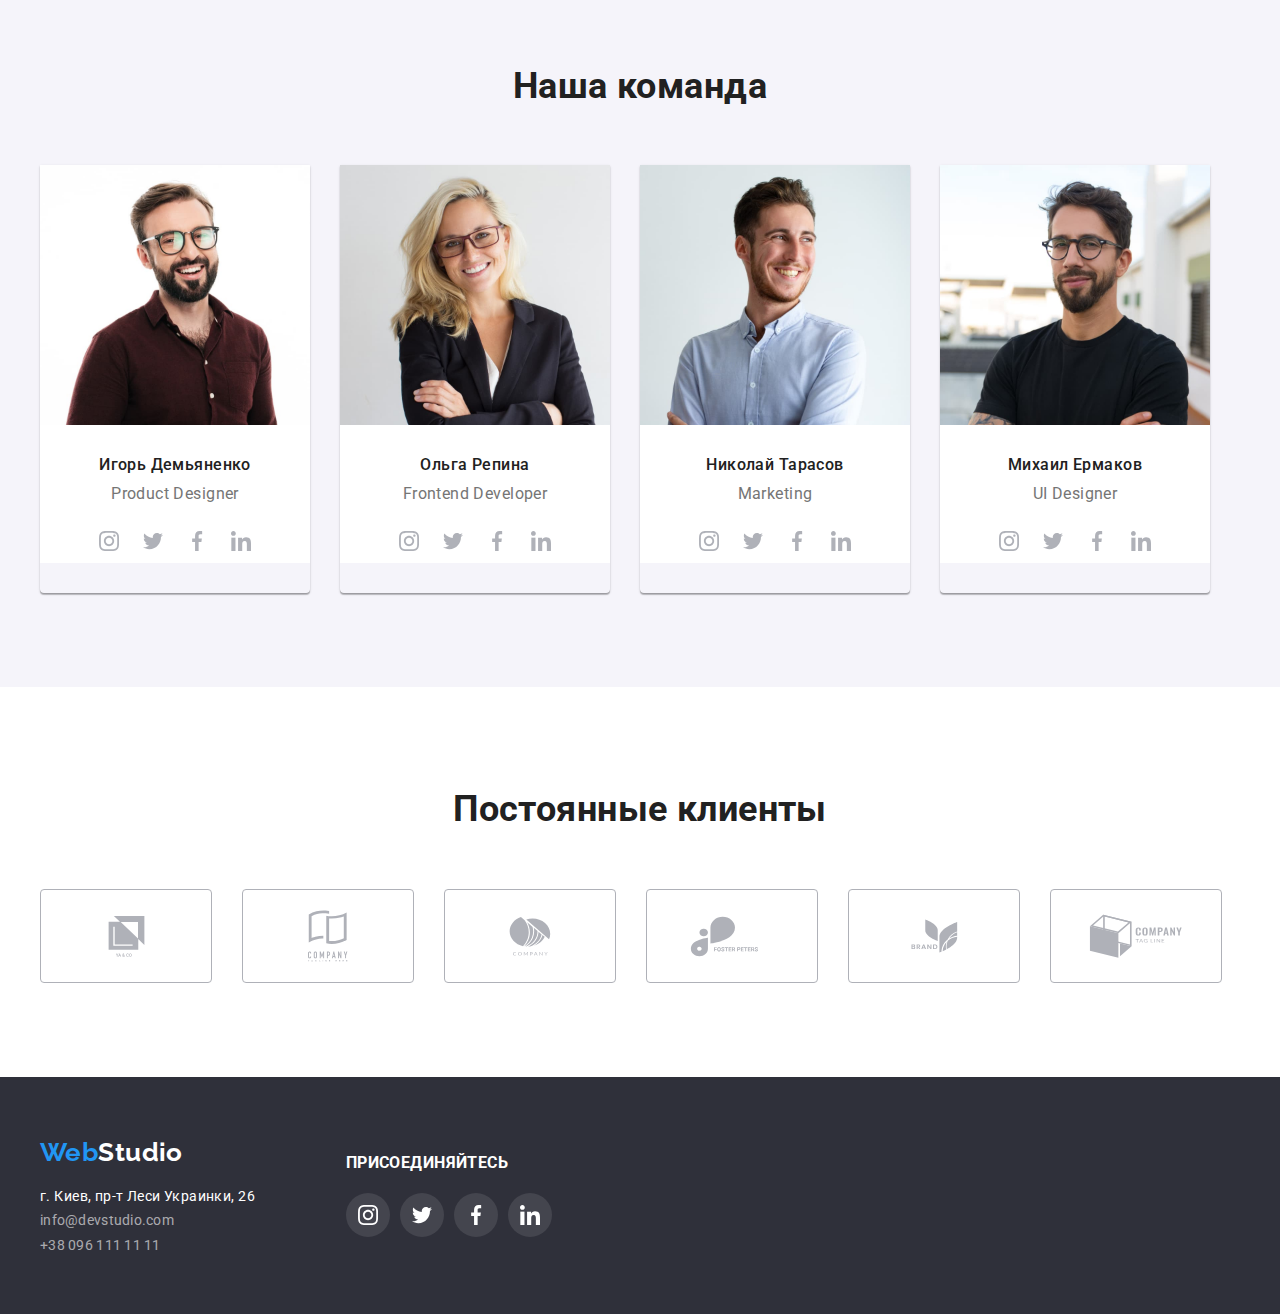
==== commit ee3be5f4: "Исправляет замечания ментора" ====
--- a/index.html
+++ b/index.html
@@ -72,9 +72,11 @@
             <h2 class="advantages__title">Приемущества</h2>
             <ul class="advantages__items list">
               <li class="advantages__item">
-                <svg>
-                  <use href="./img/sprites2.svg#icon-antenna"></use>
-                </svg>
+                <div class="advantages__icon">
+                  <svg width="65" height="70" >
+                    <use href="./img/sprites2.svg#icon-antenna"></use>
+                  </svg>
+                </div>
                 <h3 class="advantages__subtitle">Внимание к деталям</h3>
                 <p class="advantages__text">
                   Идейные соображения, а также начало повседневной работы по
@@ -82,9 +84,11 @@
                 </p>
               </li>
               <li class="advantages__item">
-                <svg>
-                  <use href="./img/sprites2.svg#icon-clock"></use>
-                </svg>
+                <div class="advantages__icon">
+                  <svg width="67" height="70">
+                    <use href="./img/sprites2.svg#icon-clock"></use>
+                  </svg>
+                </div>
                 <h3 class="advantages__subtitle">Пунктуальность</h3>
                 <p class="advantages__text">
                   Задача организации, в особенности же рамки и место обучения кадров
@@ -92,9 +96,11 @@
                 </p>
               </li>
               <li class="advantages__item">
-                <svg>
-                  <use href="./img/sprites2.svg#icon-diagram"></use>
-                </svg>
+                <div class="advantages__icon">
+                  <svg width="70" height="70">
+                    <use href="./img/sprites2.svg#icon-diagram"></use>
+                  </svg>
+                </div>
                 <h3 class="advantages__subtitle">Планирование</h3>
                 <p class="advantages__text">
                   Равным образом консультация с широким активом в значительной
@@ -102,9 +108,11 @@
                 </p>
               </li>
               <li class="advantages__item">
-                <svg>
-                  <use href="./img/sprites2.svg#icon-astronaut"></use>
-                </svg>
+                <div class="advantages__icon">
+                  <svg width="70" height="70">
+                    <use href="./img/sprites2.svg#icon-astronaut"></use>
+                  </svg>
+                </div>
                 <h3 class="advantages__subtitle">Современные технологии</h3>
                 <p class="advantages__text">
                   Значимость этих проблем настолько очевидна, что реализация
@@ -169,37 +177,37 @@
                 <div class="box">
                   <h3 class="team__subtitle">Игорь Демьяненко</h3>
                   <p class="team__text">Product Designer</p>
-                </div>
-                <ul class="social-list list">
-                  <li class="social-list__item">
-                    <a href="#" class="social-link link">
-                      <svg width="20" height="20">
-                        <use href="./img/sprites2.svg#icon-instagram"></use>
-                      </svg>
-                    </a>
-                  </li>
-                  <li class="social-list__item">
-                    <a href="#" class="social-link link">
-                      <svg width="20" height="20">
-                        <use href="./img/sprites2.svg#icon-twitter"></use>
-                      </svg>
-                    </a>
-                  </li>
-                  <li class="social-list__item">
-                    <a href="#" class="social-link link">
-                      <svg width="20" height="20">
-                        <use href="./img/sprites2.svg#icon-facebook"></use>
-                      </svg>
-                    </a>
-                  </li>
-                  <li class="social-list__item">
-                    <a href="#" class="social-link link">
-                      <svg width="20" height="20">
-                        <use href="./img/sprites2.svg#icon-linkedin"></use>
-                      </svg>
-                    </a>
-                  </li>
-                </ul>
+                  <ul class="social-list list">
+                    <li class="social-list__item">
+                      <a href="#" class="social-link link">
+                        <svg width="20" height="20">
+                          <use href="./img/sprites2.svg#icon-instagram"></use>
+                        </svg>
+                      </a>
+                    </li>
+                    <li class="social-list__item">
+                      <a href="#" class="social-link link">
+                        <svg width="20" height="20">
+                          <use href="./img/sprites2.svg#icon-twitter"></use>
+                        </svg>
+                      </a>
+                    </li>
+                    <li class="social-list__item">
+                      <a href="#" class="social-link link">
+                        <svg width="20" height="20">
+                          <use href="./img/sprites2.svg#icon-facebook"></use>
+                        </svg>
+                      </a>
+                    </li>
+                    <li class="social-list__item">
+                      <a href="#" class="social-link link">
+                        <svg width="20" height="20">
+                          <use href="./img/sprites2.svg#icon-linkedin"></use>
+                        </svg>
+                      </a>
+                    </li>
+                  </ul>
+                </div>
               </li>
               <li class="team__item">
                 <img
@@ -212,37 +220,37 @@
                 <div class="box">
                   <h3 class="team__subtitle">Ольга Репина</h3>
                   <p class="team__text">Frontend Developer</p>
-                </div>
-                <ul class="social-list list">
-                  <li class="social-list__item">
-                    <a href="#" class="social-link link">
-                      <svg width="20" height="20">
-                        <use href="./img/sprites2.svg#icon-instagram"></use>
-                      </svg>
-                    </a>
-                  </li>
-                  <li class="social-list__item">
-                    <a href="#" class="social-link link">
-                      <svg width="20" height="20">
-                        <use href="./img/sprites2.svg#icon-twitter"></use>
-                      </svg>
-                    </a>
-                  </li>
-                  <li class="social-list__item">
-                    <a href="#" class="social-link link">
-                      <svg width="20" height="20">
-                        <use href="./img/sprites2.svg#icon-facebook"></use>
-                      </svg>
-                    </a>
-                  </li>
-                  <li class="social-list__item">
-                    <a href="#" class="social-link link">
-                      <svg width="20" height="20">
-                        <use href="./img/sprites2.svg#icon-linkedin"></use>
-                      </svg>
-                    </a>
-                  </li>
-                </ul>
+                  <ul class="social-list list">
+                    <li class="social-list__item">
+                      <a href="#" class="social-link link">
+                        <svg width="20" height="20">
+                          <use href="./img/sprites2.svg#icon-instagram"></use>
+                        </svg>
+                      </a>
+                    </li>
+                    <li class="social-list__item">
+                      <a href="#" class="social-link link">
+                        <svg width="20" height="20">
+                          <use href="./img/sprites2.svg#icon-twitter"></use>
+                        </svg>
+                      </a>
+                    </li>
+                    <li class="social-list__item">
+                      <a href="#" class="social-link link">
+                        <svg width="20" height="20">
+                          <use href="./img/sprites2.svg#icon-facebook"></use>
+                        </svg>
+                      </a>
+                    </li>
+                    <li class="social-list__item">
+                      <a href="#" class="social-link link">
+                        <svg width="20" height="20">
+                          <use href="./img/sprites2.svg#icon-linkedin"></use>
+                        </svg>
+                      </a>
+                    </li>
+                  </ul>
+                </div>
               </li>
               <li class="team__item">
                 <img
@@ -255,37 +263,37 @@
                 <div class="box">
                   <h3 class="team__subtitle">Николай Тарасов</h3>
                   <p class="team__text">Marketing</p>                  
-                </div>
-                <ul class="social-list list">
-                  <li class="social-list__item">
-                    <a href="#" class="social-link link">
-                      <svg width="20" height="20">
-                        <use href="./img/sprites2.svg#icon-instagram"></use>
-                      </svg>
-                    </a>
-                  </li>
-                  <li class="social-list__item">
-                    <a href="#" class="social-link link">
-                      <svg width="20" height="20">
-                        <use href="./img/sprites2.svg#icon-twitter"></use>
-                      </svg>
-                    </a>
-                  </li>
-                  <li class="social-list__item">
-                    <a href="#" class="social-link link">
-                      <svg width="20" height="20">
-                        <use href="./img/sprites2.svg#icon-facebook"></use>
-                      </svg>
-                    </a>
-                  </li>
-                  <li class="social-list__item">
-                    <a href="#" class="social-link link">
-                      <svg width="20" height="20">
-                        <use href="./img/sprites2.svg#icon-linkedin"></use>
-                      </svg>
-                    </a>
-                  </li>
-                </ul>
+                  <ul class="social-list list">
+                    <li class="social-list__item">
+                      <a href="#" class="social-link link">
+                        <svg width="20" height="20">
+                          <use href="./img/sprites2.svg#icon-instagram"></use>
+                        </svg>
+                      </a>
+                    </li>
+                    <li class="social-list__item">
+                      <a href="#" class="social-link link">
+                        <svg width="20" height="20">
+                          <use href="./img/sprites2.svg#icon-twitter"></use>
+                        </svg>
+                      </a>
+                    </li>
+                    <li class="social-list__item">
+                      <a href="#" class="social-link link">
+                        <svg width="20" height="20">
+                          <use href="./img/sprites2.svg#icon-facebook"></use>
+                        </svg>
+                      </a>
+                    </li>
+                    <li class="social-list__item">
+                      <a href="#" class="social-link link">
+                        <svg width="20" height="20">
+                          <use href="./img/sprites2.svg#icon-linkedin"></use>
+                        </svg>
+                      </a>
+                    </li>
+                  </ul>
+                </div>
               </li>
               <li class="team__item">
                 <img
@@ -298,37 +306,37 @@
                 <div class="box">
                   <h3 class="team__subtitle">Михаил Ермаков</h3>
                   <p class="team__text">UI Designer</p>
-                </div>
-                <ul class="social-list list">
-                  <li class="social-list__item">
-                    <a href="#" class="social-link link">
-                      <svg width="20" height="20">
-                        <use href="./img/sprites2.svg#icon-instagram"></use>
-                      </svg>
-                    </a>
-                  </li>
-                  <li class="social-list__item">
-                    <a href="#" class="social-link link">
-                      <svg width="20" height="20">
-                        <use href="./img/sprites2.svg#icon-twitter"></use>
-                      </svg>
-                    </a>
-                  </li>
-                  <li class="social-list__item">
-                    <a href="#" class="social-link link">
-                      <svg width="20" height="20">
-                        <use href="./img/sprites2.svg#icon-facebook"></use>
-                      </svg>
-                    </a>
-                  </li>
-                  <li class="social-list__item">
-                    <a href="#" class="social-link link">
-                      <svg width="20" height="20">
-                        <use href="./img/sprites2.svg#icon-linkedin"></use>
-                      </svg>
-                    </a>
-                  </li>
-                </ul>
+                  <ul class="social-list list">
+                    <li class="social-list__item">
+                      <a href="#" class="social-link link">
+                        <svg width="20" height="20">
+                          <use href="./img/sprites2.svg#icon-instagram"></use>
+                        </svg>
+                      </a>
+                    </li>
+                    <li class="social-list__item">
+                      <a href="#" class="social-link link">
+                        <svg width="20" height="20">
+                          <use href="./img/sprites2.svg#icon-twitter"></use>
+                        </svg>
+                      </a>
+                    </li>
+                    <li class="social-list__item">
+                      <a href="#" class="social-link link">
+                        <svg width="20" height="20">
+                          <use href="./img/sprites2.svg#icon-facebook"></use>
+                        </svg>
+                      </a>
+                    </li>
+                    <li class="social-list__item">
+                      <a href="#" class="social-link link">
+                        <svg width="20" height="20">
+                          <use href="./img/sprites2.svg#icon-linkedin"></use>
+                        </svg>
+                      </a>
+                    </li>
+                  </ul>
+                </div>
               </li>
             </ul>
           </div>
@@ -342,7 +350,7 @@
             <ul class="clients-list list">
               <li class="clients-list__item">
                 <a href="#" class="clients-list__link link">
-                  <svg width="41" height="47"">
+                  <svg width="41" height="47">
                     <use href="./img/sprites2.svg#icon-company1"></use>
                   </svg>
                 </a>
--- a/css/style.css
+++ b/css/style.css
@@ -15,6 +15,7 @@
   font-weight: 400;
   font-size: 14px;
   letter-spacing: 0.03em;
+
 }
 h1, h2, h3, h4, h5, h6, p {
   padding: 0;
@@ -113,7 +114,8 @@
 .nav__link-active,
 .address__location:hover,
 .contacts .contacts__item:hover,
-.contacts .contacts__item:focus {
+.contacts .contacts__item:focus,
+.address__location:focus {
   color: var(--activeColor);
 }
 
@@ -137,7 +139,8 @@
 .header__contacts .contacts__item svg {
   fill: var(--secondaryColor);
 }
-.header__contacts .contacts__item:hover svg{
+.header__contacts .contacts__item:hover svg,
+.header__contacts .contacts__item:focus svg {
   fill: var(--activeColor);
 }
 
@@ -149,11 +152,10 @@
 .first-screen {
   background-color: var(--sectionBg);
   background-image: linear-gradient(rgba(47, 48, 58, 0.4), rgba(47, 48, 58, 0.4)), url(../img/bg.jpg);
-  background-size: cover;
-  background-position: center;
-  background-repeat: no-repeat;
   text-align: center;
   height: 600px;
+  max-width: 1600px;
+  margin: 0 auto;
 }
 .first-screen .container {
   display: flex;
@@ -200,11 +202,13 @@
 .advantages__item {
   width: 270px;
 }
-.advantages__item svg {
-  display: block;
-  height: 120px;
+.advantages__icon {
+  display: flex;
+  justify-content: center;
+  align-items: center; 
+  /* height: 120px;
   width: 100%;
-  padding: 25px 102px;
+  padding: 25px 102px; */
   margin-bottom: 30px;
 }
 
@@ -262,7 +266,6 @@
 .team__item .box {
   padding: 30px 30px 0px;
   background-color: var(--colorText);
-  margin-bottom: 16px;
 }
 .team__subtitle {
   font-size: 16px;
@@ -274,6 +277,7 @@
   color: var(--secondaryColor);
   font-size: 16px;
   line-height: 1.2;
+  margin-bottom: 16px;
 }
 .social-list {
   display: flex;
@@ -283,18 +287,22 @@
 .social-list__item a {
   width: 44px;
   height: 44px;
-  padding: 12px;
   border-radius: 50%;
   display: flex;
+  justify-content: center;
+  align-items: center;
 }
 .social-list__item a:hover,
-.footer .social-list__item a:hover {
+.social-list__item a:focus,
+.footer .social-list__item a:hover,
+.footer .social-list__item a:focus {
   background-color: var(--activeColor);
 }
 .social-list__item svg {
   fill: #afb1b8;
 }
-.social-list .social-list__item:hover svg {
+.social-list .social-list__item:hover svg,
+.social-link:focus svg {
   fill: var(--colorText);
 }
 .clients-list {
@@ -321,13 +329,16 @@
   justify-content: center;
   align-items: center;
 }
-.clients-list__item:hover {
+.clients-list__item:hover,
+.clients-list__link:focus {
+  outline: var(--activeColor);
   border: 1px solid var(--activeColor);
 }
 .clients-list__item svg {
   fill: #afb1b8;
 }
-.clients-list .clients-list__item:hover svg {
+.clients-list .clients-list__item:hover svg,
+.clients-list__link:focus svg {
   fill: var(--activeColor);
 }
 .clients-list__item:not(:last-child) {
@@ -356,6 +367,7 @@
   margin-right: 8px;
 }
 .filter-list__btn {
+  display: inline-block;
   color: var(--primaryColor);
   font-family: inherit;
   font-size: 16px;
@@ -384,6 +396,13 @@
 }
 .item:hover {
   box-shadow: 0px 1px 1px rgba(0, 0, 0, 0.12), 0px 4px 4px rgba(0, 0, 0, 0.06), 1px 4px 6px rgba(0, 0, 0, 0.16);
+}
+.item__link {
+  display: inline-block;
+}
+.item .item__link:focus {
+  box-shadow: 0px 1px 1px rgba(0, 0, 0, 0.12), 0px 4px 4px rgba(0, 0, 0, 0.06), 1px 4px 6px rgba(0, 0, 0, 0.16);
+
 }
 .item__box {
   padding: 20px 24px;
@@ -414,6 +433,7 @@
 }
 .footer .container {
   display: flex;
+  align-items: center;
 }
 .footer .logo {
   color: var(--colorText);
@@ -446,9 +466,6 @@
   font-weight: 400;
   padding: 0;
 }
-.footer__social {
-  padding-top: 12px;
-}
 .footer__social p {
   font-weight: 700;
   font-size: 16px;
